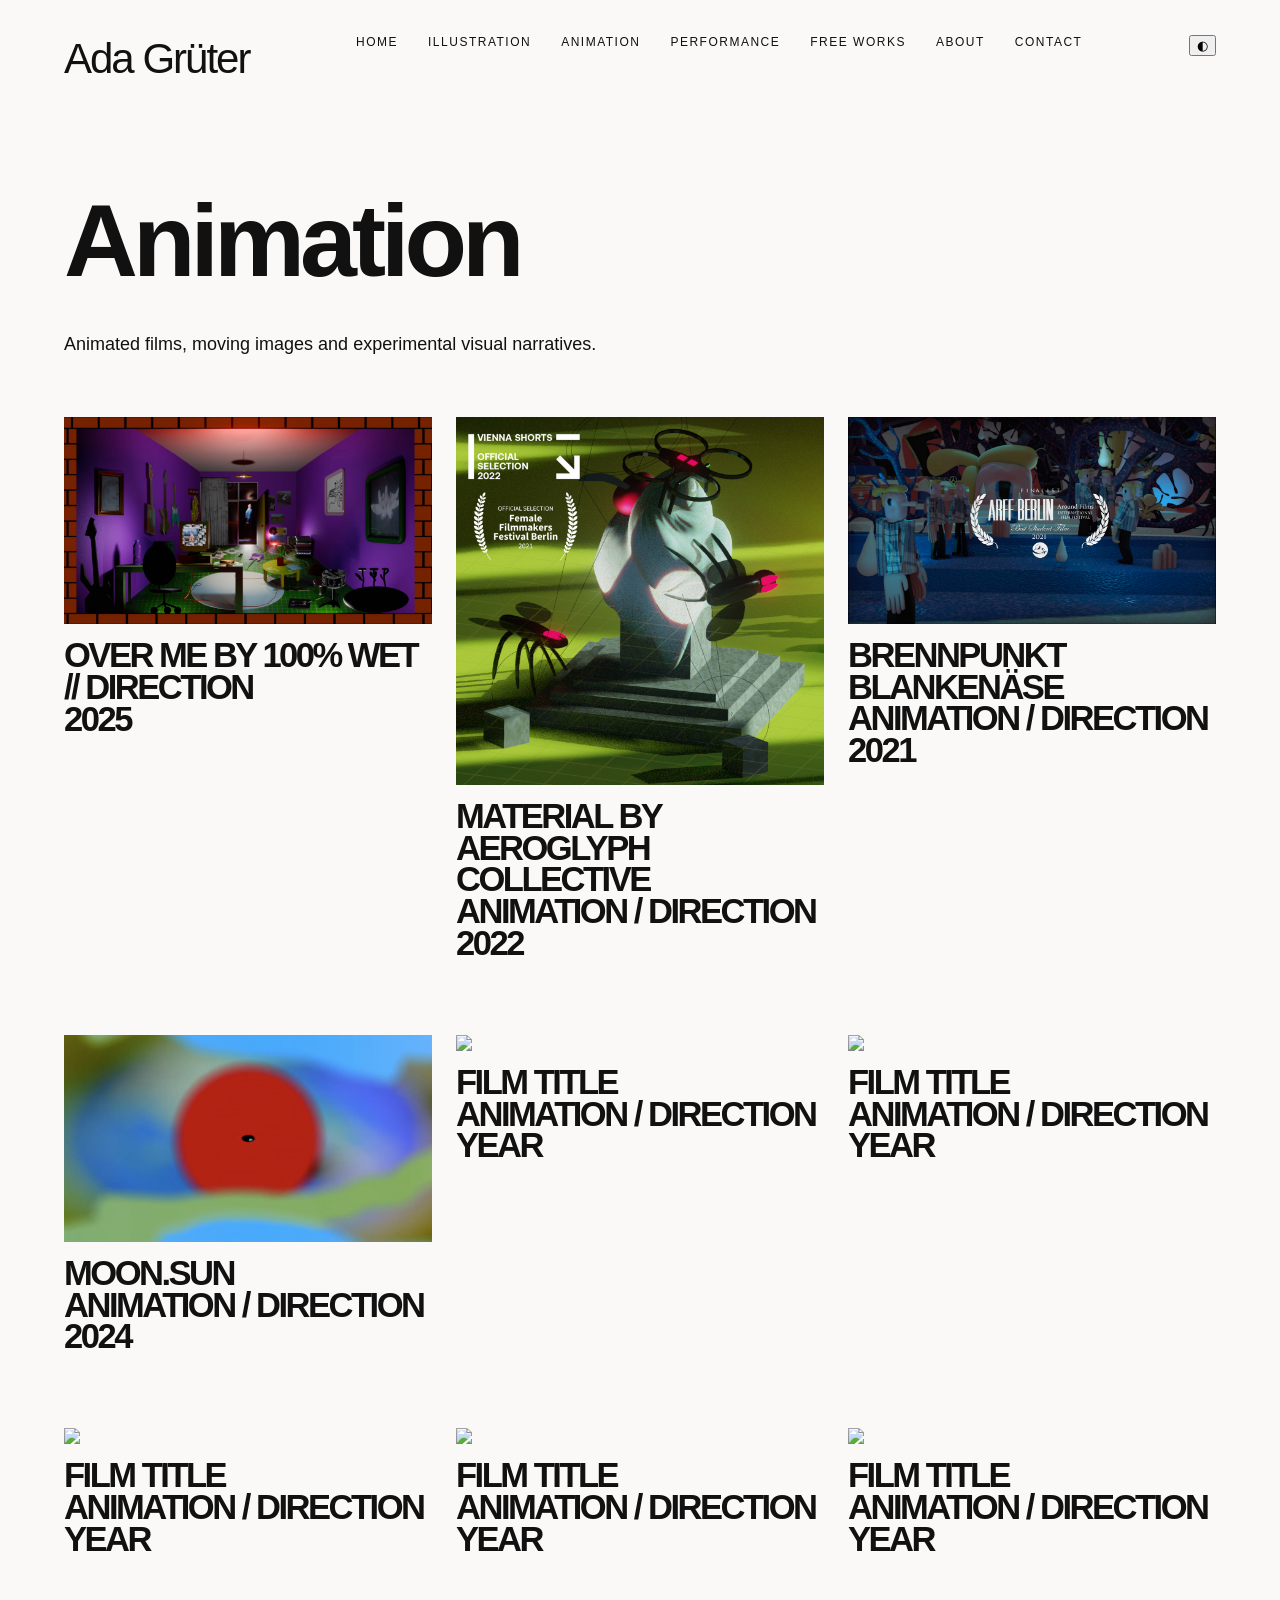
==== animation.html @ dbe0807a "Update animation.html" ====
<!DOCTYPE html>
<html lang="en">

<head>
<meta charset="UTF-8">
<meta name="viewport" content="width=device-width, initial-scale=1.0">
<title>Animation — Ada Grüter</title>
<link rel="stylesheet" href="style.css">
</head>

<body>

<header>

<h1>Ada Grüter</h1>

<nav>
<a href="index.html">Home</a>
<a href="illustration.html">Illustration</a>
<a href="animation.html">Animation</a>
<a href="performance.html">Performance</a>
<a href="freeworks.html">Free Works</a>
<a href="about.html">About</a>
<a href="contact.html">Contact</a>
</nav>

<button class="theme-toggle" onclick="toggleTheme()">◐</button>

</header>


<section class="page">

<h2>Animation</h2>

 <p>
Animated films, moving images and experimental visual narratives.
</p>

<div class="animation-grid">


<!-- OVER ME -->
<div class="video-card"
onclick='openVideo(
"https://www.youtube.com/watch?v=XMDNKN09Ntw&list=RDXMDNKN09Ntw&start_radio=1",
["images/animation/overme/overme_still_01.webp", "images/animation/overme/overme_still_02.webp", "images/animation/overme/overme_still_03.webp", "images/animation/overme/overme_still_04.webp",
"images/animation/overme/overme_still_05.webp","images/animation/overme/overme_still_06.webp","images/animation/overme/overme_still_07.webp","images/animation/overme/overme_still_08.webp",
"images/animation/overme/overme_still_09.webp","images/animation/overme/overme_still_10.webp","images/animation/overme/overme_still_11.webp"],
"OVER ME by 100% wet",
"Animation / Direction · 2025"
)'>
<img src="images/animation/overme/overme_still_01.webp">
<p>
<strong>OVER ME by 100% wet</strong><br>
// Direction<br>
2025
</p>
</div>
 


<!-- MATERIAL -->
<div class="video-card"
onclick='openVideo(
"https://www.youtube.com/watch?v=FMcsLAPvD98",
["images/animation/material/MAT_cover.webp", "images/animation/material/MAT_still_01.webp", "images/animation/material/MAT_still_01.webp", 
 "images/animation/material/MAT_still_02.webp", "images/animation/material/MAT_still_03.webp", "images/animation/material/MAT_still_04.webp",
 "images/animation/material/MAT_still_05.webp", "images/animation/material/MAT_still_06.webp", "images/animation/material/MAT_still_07.webp",
 "images/animation/material/MAT_still_08.webp", "images/animation/material/MAT_still_09.webp", "images/animation/material/MAT_still_10.webp",
 "images/animation/material/MAT_still_11.webp", "images/animation/material/MAT_still_12.webp"],
"MATERIAL by Aeroglyph Collective",
"Animation / Direction · 2022"
)'>
<img src="images/animation/material/MAT_cover_00.webp">
<p>
MATERIAL by Aeroglyph Collective<br>
Animation / Direction<br>
2022
</p>
</div>


<!-- BB -->
<div class="video-card"
onclick='openVideo(
"https://youtu.be/RTxU0-m0DaM",
["images/animation/BB/BB_still_01.webp", "images/animation/BB/BB_still_02.webp", "images/animation/BB/BB_still_03.webp", "images/animation/BB/BB_still_04.webp",
 "images/animation/BB/BB_still_05.webp", "images/animation/BB/BB_still_06.webp", "images/animation/BB/BB_still_07.webp", "images/animation/BB/BB_still_08.webp",
 "images/animation/BB/BB_still_09.webp", "images/animation/BB/BB_still_010.webp", "images/animation/BB/BB_still_11.webp", "images/animation/BB/BB_still_12.webp"],
"Brennpunkt Blanknäse",
"Animation / Direction · 2021"
)'>
<img src="images/animation/BB/BB_cover.webp">
<p>
Brennpunkt Blankenäse<br>
Animation / Direction<br>
2021
</p>
</div>


<!-- Moon.Sun -->
<div class="video-card"
onclick='openVideo(
"https://www.youtube.com/watch?v=eFQj5WLghrQ",
["images/animation/moonsun/Moon_still_01.webp", "images/animation/moonsun/Moon_still_02.webp", "images/animation/moonsun/Moon_still_03.webp",
 "images/animation/moonsun/Moon_still_04.webp", "images/animation/moonsun/Moon_still_05.webp", "images/animation/moonsun/Moon_still_06.webp",
 "images/animation/moonsun/Moon_still_07.webp", "images/animation/moonsun/Moon_still_08.webp", "images/animation/moonsun/Moon_still_09.webp"],
"Moon.Sun",
"Animation / Direction · Year"
)'>
<img src="images/animation/moonsun/Moon_still_03.webp">
<p>
Moon.Sun<br>
Animation / Direction<br>
2024
</p>
</div>


<!-- PROJECT 5 -->
<div class="video-card"
onclick='openVideo(
"https://www.youtube.com/watch?v=VIDEO_ID_5",
["images/animation/project5-still1.jpg", "images/animation/project5-still2.jpg"],
"Film Title 5",
"Animation / Direction · Year"
)'>
<img src="images/animation/project5.jpg">
<p>
Film title<br>
Animation / Direction<br>
Year
</p>
</div>


<!-- PROJECT 6 -->
<div class="video-card"
onclick='openVideo(
"https://www.youtube.com/watch?v=VIDEO_ID_6",
["images/animation/project6-still1.jpg", "images/animation/project6-still2.jpg"],
"Film Title 6",
"Animation / Direction · Year"
)'>
<img src="images/animation/project6.jpg">
<p>
Film title<br>
Animation / Direction<br>
Year
</p>
</div>


<!-- PROJECT 7 -->
<div class="video-card"
onclick='openVideo(
"https://www.youtube.com/watch?v=VIDEO_ID_7",
["images/animation/project7-still1.jpg", "images/animation/project7-still2.jpg"],
"Film Title 7",
"Animation / Direction · Year"
)'>
<img src="images/animation/project7.jpg">
<p>
Film title<br>
Animation / Direction<br>
Year
</p>
</div>


<!-- PROJECT 8 -->
<div class="video-card"
onclick='openVideo(
"https://www.youtube.com/watch?v=VIDEO_ID_8",
["images/animation/project8-still1.jpg", "images/animation/project8-still2.jpg"],
"Film Title 8",
"Animation / Direction · Year"
)'>
<img src="images/animation/project8.jpg">
<p>
Film title<br>
Animation / Direction<br>
Year
</p>
</div>


<!-- PROJECT 9 -->
<div class="video-card"
onclick='openVideo(
"https://www.youtube.com/watch?v=VIDEO_ID_9",
["images/animation/project9-still1.jpg", "images/animation/project9-still2.jpg"],
"Film Title 9",
"Animation / Direction · Year"
)'>
<img src="images/animation/project9.jpg">
<p>
Film title<br>
Animation / Direction<br>
Year
</p>
</div>


</div>

</section>


<!-- VIDEO BOX -->

<div id="video-box" class="video-box">

<button class="close" onclick="closeVideo()">×</button>

<div class="video-box-content">

<div class="video-embed" id="video-embed"></div>

<div class="stills-grid" id="stills-grid"></div>

<div class="video-info">
<h3 id="video-title"></h3>
<p id="video-details"></p>
</div>

</div>

</div>


<!-- CUSTOM CURSOR -->
<div class="cursor">
    🖐
</div>


<script>

function getYouTubeID(url){
    const match = url.match(/(?:youtube\.com\/watch\?v=|youtu\.be\/)([^&]+)/);
    return match ? match[1] : null;
}

function openVideo(youtubeUrl, stills, title, details){

    const id = getYouTubeID(youtubeUrl);

    document.getElementById("video-embed").innerHTML =
        '<iframe src="https://www.youtube.com/embed/' + id + '" allowfullscreen></iframe>';

    const stillsContainer = document.getElementById("stills-grid");
    stillsContainer.innerHTML = "";

    stills.forEach(src => {
        const img = document.createElement("img");
        img.src = src;
        stillsContainer.appendChild(img);
    });

    document.getElementById("video-title").innerHTML = title;
    document.getElementById("video-details").innerHTML = details;

    document.getElementById("video-box").style.display = "block";
    document.body.style.overflow = "hidden";

}

function closeVideo(){
    document.getElementById("video-box").style.display = "none";
    document.getElementById("video-embed").innerHTML = "";
    document.body.style.overflow = "auto";
}

document.addEventListener("keydown", e => {
    if (e.key === "Escape") {
        closeVideo();
    }
});


function toggleTheme(){
    document.body.classList.toggle("dark");

    if (document.body.classList.contains("dark")) {
        localStorage.setItem("theme", "dark");
    } else {
        localStorage.setItem("theme", "light");
    }
}

if (localStorage.getItem("theme") === "dark") {
    document.body.classList.add("dark");
}


const cursor = document.querySelector(".cursor");

document.addEventListener("mousemove", e => {
  cursor.style.left = e.clientX + "px";
  cursor.style.top = e.clientY + "px";
});

const clickable = document.querySelectorAll("a, button, .video-card");

clickable.forEach(el => {
  el.addEventListener("mouseenter", () => {
    cursor.classList.add("hover");
  });
  el.addEventListener("mouseleave", () => {
    cursor.classList.remove("hover");
  });
});

</script>

</body>
</html>
---- style.css ----
/* ==========================================
   ADA GRÜTER — PORTFOLIO STYLE
   Modern Artist Portfolio
========================================== */


/* ---------- GLOBAL ---------- */

* {
    box-sizing: border-box;
}

html {
    scroll-behavior: smooth;
}

body {
    margin: 0;
    background: #faf9f7;
    color: #111;

    font-family:
        "Helvetica Neue",
        Helvetica,
        Arial,
        sans-serif;

    cursor: none;
}

img {
    max-width: 100%;
    display: block;
}

a {
    color: inherit;
    text-decoration: none;
    cursor: none;
}


/* ---------- HEADER ---------- */

header {
    position: relative;
    z-index: 10;

    padding: 35px 5vw;

    display: flex;
    justify-content: space-between;
    align-items: flex-start;
}

h1 {
    font-size: 42px;
    font-weight: 400;
    letter-spacing: -2px;
    margin: 0;
}

nav {
    display: flex;
    gap: 30px;
}

nav a {
    font-size: 12px;
    text-transform: uppercase;
    letter-spacing: 1.5px;

    transition: .3s;
}

nav a:hover {
    opacity: .45;
}


/* ---------- LANDING PAGE ---------- */

.landing {
    min-height: 80vh;

    display: flex;
    flex-direction: column;
    align-items: center;
    justify-content: center;

    padding: 5vw;
}

.landing-image {
    width: min(90vw, 1400px);

    animation: fadein 1.5s ease;
}

.landing-links {
    display: flex;

    gap: 50px;

    margin-top: 50px;

    flex-wrap: wrap;
    justify-content: center;
}

.landing-links a {
    font-size: 18px;

    border-bottom: 1px solid transparent;

    transition: .3s;
}

.landing-links a:hover {
    border-color: #111;
}


/* ---------- INTRO ---------- */

.intro {
    padding: 8vw 5vw;

    max-width: 1200px;
}

.intro h2 {
    font-size: clamp(35px, 6vw, 90px);

    line-height: 1.05;

    font-weight: 300;

    letter-spacing: -3px;
}


/* ---------- GENERAL PAGES ---------- */

.page {
    padding: 5vw;
}

.page h2,
.archive-header h2 {
    font-size: clamp(50px, 8vw, 110px);

    font-weight: 900;

    letter-spacing: -5px;

    margin: 0 0 30px;
}

.page p,
.archive-header p {
    max-width: 650px;

    font-size: 18px;

    line-height: 1.6;
}


/* ---------- ILLUSTRATION ARCHIVE ---------- */

.archive-header {
    padding: 5vw;
}

.illustration-grid {
    columns: 3;

    column-gap: 35px;

    padding: 0 5vw 5vw;
}

.art-card {
    break-inside: avoid;

    margin-bottom: 35px;

    cursor: pointer;

    overflow: hidden;
}

.art-card img {
    transition:
        transform .7s ease,
        opacity .7s ease;
}

.art-card:hover img {
    transform: scale(1.04);
}


/* ---------- ART CARD LABEL ---------- */

.card-label {
    display: flex;

    justify-content: space-between;

    gap: 20px;

    padding-top: 10px;

    font-size: 11px;

    text-transform: uppercase;

    letter-spacing: 1px;
}

.card-label span:last-child {
    opacity: .4;
}


/* ==========================================
   LIGHTBOX
========================================== */

.lightbox {

    display: none;

    position: fixed;

    inset: 0;

    background:
        rgba(250, 249, 247, .97);

    z-index: 1000;

    align-items: flex-start;

    justify-content: center;

    overflow-y: auto;

    padding: 70px 5vw 50px;
}


/* ---------- LIGHTBOX INNER ---------- */

.lightbox-inner {

    width: 100%;

    max-width: 1400px;

    margin: 0 auto;
}


/* ---------- LARGE IMAGE AREA ---------- */

.main-image-area {

    position: relative;

    width: 100%;

    min-height: 68vh;

    display: flex;

    align-items: center;

    justify-content: center;
}


/* ---------- LARGE IMAGE ---------- */

.main-image-area > img {

    max-width: 85vw;

    max-height: 68vh;

    width: auto;

    height: auto;

    object-fit: contain;
}


/* ---------- CLOSE ---------- */

.close {

    position: fixed;

    right: 40px;

    top: 25px;

    z-index: 1005;

    font-size: 50px;

    line-height: 1;

    background: none;

    border: 0;

    cursor: none;

    color: #111;

    padding: 0;

    transition:
        transform .3s ease,
        opacity .3s ease;
}

.close:hover {

    opacity: .45;

    transform: rotate(90deg);
}


/* ==========================================
   SLIDESHOW ARROWS
========================================== */

.lightbox-nav {

    position: absolute;

    top: 50%;

    transform: translateY(-50%);

    z-index: 1001;

    width: 55px;

    height: 55px;

    display: flex;

    align-items: center;

    justify-content: center;

    border: 0;

    background: rgba(250, 249, 247, .85);

    border-radius: 50%;

    font-size: 42px;

    line-height: 1;

    cursor: none;

    padding: 0;

    transition:
        background .3s ease,
        color .3s ease,
        transform .3s ease;
}


.lightbox-nav:hover {

    background: #111;

    color: #faf9f7;

    transform:
        translateY(-50%)
        scale(1.05);
}


.lightbox-nav.prev {

    left: 15px;
}


.lightbox-nav.next {

    right: 15px;
}


/* ==========================================
   THUMBNAILS
========================================== */

.thumbnails {

    display: flex;

    width: 100%;

    gap: 10px;

    margin-top: 20px;

    padding: 5px 0 15px;

    overflow-x: auto;

    overflow-y: hidden;

    scrollbar-width: thin;
}


/* Each thumbnail */

.thumbnail {

    flex: 0 0 auto;

    width: 105px;

    height: 78px;

    padding: 0;

    border: 2px solid transparent;

    background: transparent;

    overflow: hidden;

    opacity: .5;

    cursor: none;

    transition:
        opacity .3s ease,
        border-color .3s ease,
        transform .3s ease;
}


.thumbnail img {

    width: 100%;

    height: 100%;

    object-fit: cover;
}


.thumbnail:hover {

    opacity: 1;

    transform: translateY(-3px);
}


.thumbnail.active {

    opacity: 1;

    border-color: #111;
}


/* ==========================================
   PROJECT INFORMATION
========================================== */

.lightbox-info {

    display: flex;

    align-items: baseline;

    flex-wrap: wrap;

    gap: 25px;

    margin-top: 25px;

    padding: 0 0 35px;
}


.lightbox-title {

    margin: 0;

    font-size: 34px;

    line-height: 1;

    font-weight: 400;

    letter-spacing: -1px;
}


.lightbox-details,
.lightbox-technique {

    margin: 0;

    font-size: 13px;

    line-height: 1.5;

    opacity: .55;
}


/* ==========================================
   ANIMATION GRID
========================================== */

.animation-grid {
    display: grid;

    grid-template-columns:
        repeat(3, minmax(0, 1fr));

    column-gap: 24px;

    row-gap: 75px;

    padding: 40px 0 7vw; 
}


/* ---------- ANIMATION CARD ---------- */

.video-card {
    position: relative;

    cursor: pointer;

    overflow: visible;
}


/* ---------- ANIMATION IMAGE ---------- */

.video-card img {
    width: 100%;

    display: block;

    transition:
        transform .5s cubic-bezier(.2,.8,.2,1),
        opacity .3s ease;
}


.video-card:hover img {
    transform: scale(1.025);
}


/* ==========================================
   ANIMATION PROJECT TITLE
========================================== */

.video-card > p {
    margin: 16px 0 0;
    padding: 0;
    font-family:
        "Helvetica Neue",
        Helvetica,
        Arial,
        sans-serif;
    font-size: clamp(27px, 2.7vw, 44px);
    font-weight: 900;
    line-height: .92;
    letter-spacing: -2.5px;
    text-transform: uppercase;
    color: #111;
    transition:
        transform .3s ease,
        letter-spacing .3s ease;
}

.video-card:hover > p {
    transform: translateY(-3px);
    letter-spacing: -3px;
}


/* ==========================================
   VIEW LABEL
========================================== */

.video-card::after {
    content: "VIEW";

    position: absolute;

    top: 15px;
    right: 15px;

    padding: 8px 11px;

    background: #111;

    color: #faf9f7;

    font-size: 10px;

    font-weight: 700;

    letter-spacing: 1.5px;

    opacity: 0;

    transform: translateY(5px);

    transition:
        opacity .3s ease,
        transform .3s ease;

    pointer-events: none;
}


.video-card:hover::after {
    opacity: 1;

    transform: translateY(0);
}


/* ==========================================
   VIDEO BOX
========================================== */

.video-box {
    display: none;

    position: fixed;

    inset: 0;

    background: rgba(250,249,247,.98);

    z-index: 1000;

    overflow-y: auto;

    padding: 70px 5vw 50px;
}

.video-box-content {
    width: 100%;

    max-width: 1000px;

    margin: 0 auto;
}

.video-embed {
    position: relative;

    width: 100%;

    padding-top: 56.25%;

    background: #000;
}

.video-embed iframe {
    position: absolute;

    top: 0;

    left: 0;

    width: 100%;

    height: 100%;

    border: 0;
}

.stills-grid {
    display: grid;

    grid-template-columns: repeat(3, 1fr);

    gap: 20px;

    margin-top: 50px;
}

.stills-grid img {
    width: 100%;
}

.video-info {
    margin-top: 50px;

    max-width: 650px;
}

.video-info h3 {
    margin: 0 0 15px;

    font-size: 34px;

    font-weight: 400;

    letter-spacing: -1px;
}

.video-info p {
    font-size: 18px;

    line-height: 1.6;

    opacity: .8;
}


/* ==========================================
   OLD INFO STYLES
   Kept so other pages using .info
   continue to work.
========================================== */

.info {
    width: 300px;
}

.info h3 {
    font-size: 34px;

    font-weight: 400;
}

.info p {
    line-height: 1.6;
}


/* ---------- PROJECTS ---------- */

.project {
    margin-bottom: 150px;
}

.project img {
    width: 100%;
}


/* ---------- FOOTER ---------- */

footer {
    padding: 50px 5vw;

    font-size: 13px;
}


/* ---------- CUSTOM CURSOR ---------- */

.cursor {
    position: fixed;

    top: -100px;
    left: -100px;

    z-index: 999999;

    pointer-events: none;

    width: 15px;
    height: auto;

    transition: width .2s ease;
}

.cursor.hover {

    width: 20px;

    transition: width .15s ease;
}


/* ---------- ANIMATION ---------- */

@keyframes fadein {

    from {
        opacity: 0;
        transform: translateY(30px);
    }

    to {
        opacity: 1;
        transform: none;
    }

}


/* ==========================================
   MOBILE
========================================== */

@media(max-width: 800px) {


    body {
        cursor: auto;
    }


    header {

        display: block;

        padding: 25px;
    }


    h1 {

        font-size: 34px;
    }


    nav {

        margin-top: 25px;

        display: flex;

        flex-direction: column;

        gap: 15px;
    }


    nav a {

        font-size: 13px;
    }


    .landing {

        padding: 25px;
    }


    .landing-links {

        flex-direction: column;

        gap: 20px;

        align-items: center;
    }


    .intro {

        padding: 40px 25px;
    }


    .intro h2 {

        letter-spacing: -1px;
    }


    .archive-header {

        padding: 25px;
    }


    .illustration-grid {

        columns: 1;

        padding: 25px;
    }


    /* ==========================================
       ANIMATION GRID — MOBILE
    ========================================== */

  .animation-grid {

    grid-template-columns: 1fr;

    column-gap: 0;

    row-gap: 60px;

    padding: 25px;
}


.video-card > p {

    margin-top: 14px;

    font-size: clamp(30px, 10vw, 52px);

    line-height: .88;

    letter-spacing: -2.5px;
}


/* No VIEW badge on phones */

.video-card::after {
    display: none;
}


    .video-card .card-label {

        margin-top: 12px;
    }


    .video-card .card-label span:first-child {

        font-size: clamp(30px, 10vw, 48px);

        letter-spacing: -2px;

        line-height: .9;
    }


    .video-card .card-label span:last-child {

        font-size: 10px;
    }


    .stills-grid {

        grid-template-columns: 1fr;
    }


    .video-box {

        padding: 40px 20px;
    }


    /* ==========================================
       LIGHTBOX
    ========================================== */

    .lightbox {

        display: none;

        position: fixed;

        inset: 0;

        background:
            rgba(250, 249, 247, .97);

        z-index: 1000;

        align-items: flex-start;

        justify-content: center;

        overflow-y: auto;

        padding: 70px 5vw 50px;
    }


    .lightbox-inner {

        width: 100%;

        max-width: 1400px;

        margin: 0 auto;

        display: grid;

        grid-template-columns:
            minmax(0, 1fr)
            300px;

        grid-template-rows:
            68vh
            auto;

        grid-template-areas:
            "image info"
            "thumbs info";

        column-gap: 60px;

        row-gap: 20px;
    }


    /* ---------- LARGE IMAGE ---------- */

    .main-image-area {

        grid-area: image;

        position: relative;

        width: 100%;

        height: 68vh;

        display: flex;

        align-items: center;

        justify-content: center;

        overflow: hidden;
    }


    .main-image-area > img {

        width: 100%;

        height: 100%;

        max-width: 100%;

        max-height: 100%;

        object-fit: contain;
    }


    /* ---------- CLOSE ---------- */

    .close {

        position: fixed;

        right: 40px;

        top: 25px;

        z-index: 1005;

        font-size: 50px;

        line-height: 1;

        background: none;

        border: 0;

        cursor: none;

        color: #111;

        padding: 0;

        transition:
            transform .3s ease,
            opacity .3s ease;
    }


    .close:hover {

        opacity: .45;

        transform: rotate(90deg);
    }


    /* ---------- ARROWS ---------- */

    .lightbox-nav {

        position: absolute;

        top: 50%;

        transform: translateY(-50%);

        z-index: 1001;

        width: 48px;

        height: 48px;

        display: flex;

        align-items: center;

        justify-content: center;

        border: 0;

        background:
            rgba(250, 249, 247, .85);

        border-radius: 50%;

        font-size: 38px;

        line-height: 1;

        cursor: none;

        padding: 0;
    }


    .lightbox-nav:hover {

        background: #111;

        color: #faf9f7;
    }


    .lightbox-nav.prev {
        left: 10px;
    }


    .lightbox-nav.next {
        right: 10px;
    }


    /* ---------- THUMBNAILS ---------- */

    .thumbnails {

        grid-area: thumbs;

        width: 100%;

        height: 90px;

        display: flex;

        gap: 10px;

        overflow-x: auto;

        overflow-y: hidden;

        padding: 5px 0 12px;

        scrollbar-width: thin;
    }


    .thumbnail {

        flex: 0 0 105px;

        width: 105px;

        height: 70px;

        padding: 0;

        border: 2px solid transparent;

        background: transparent;

        overflow: hidden;

        opacity: .5;

        cursor: none;
    }


    .thumbnail img {

        width: 100%;

        height: 100%;

        object-fit: cover;
    }


    .thumbnail:hover {

        opacity: 1;
    }


    .thumbnail.active {

        opacity: 1;

        border-color: #111;
    }


    /* ---------- PROJECT INFORMATION ---------- */

    .lightbox-info {

        grid-area: info;

        align-self: center;

        width: 100%;

        padding-right: 20px;
    }


    .lightbox-title {

        margin: 0 0 25px;

        font-size: 34px;

        line-height: 1;

        font-weight: 400;

        letter-spacing: -1px;
    }


    .lightbox-details {

        margin: 0 0 12px;

        font-size: 13px;

        line-height: 1.5;

        opacity: .55;
    }


    .lightbox-technique {

        margin: 0;

        font-size: 13px;

        line-height: 1.5;

        opacity: .55;
    }

}
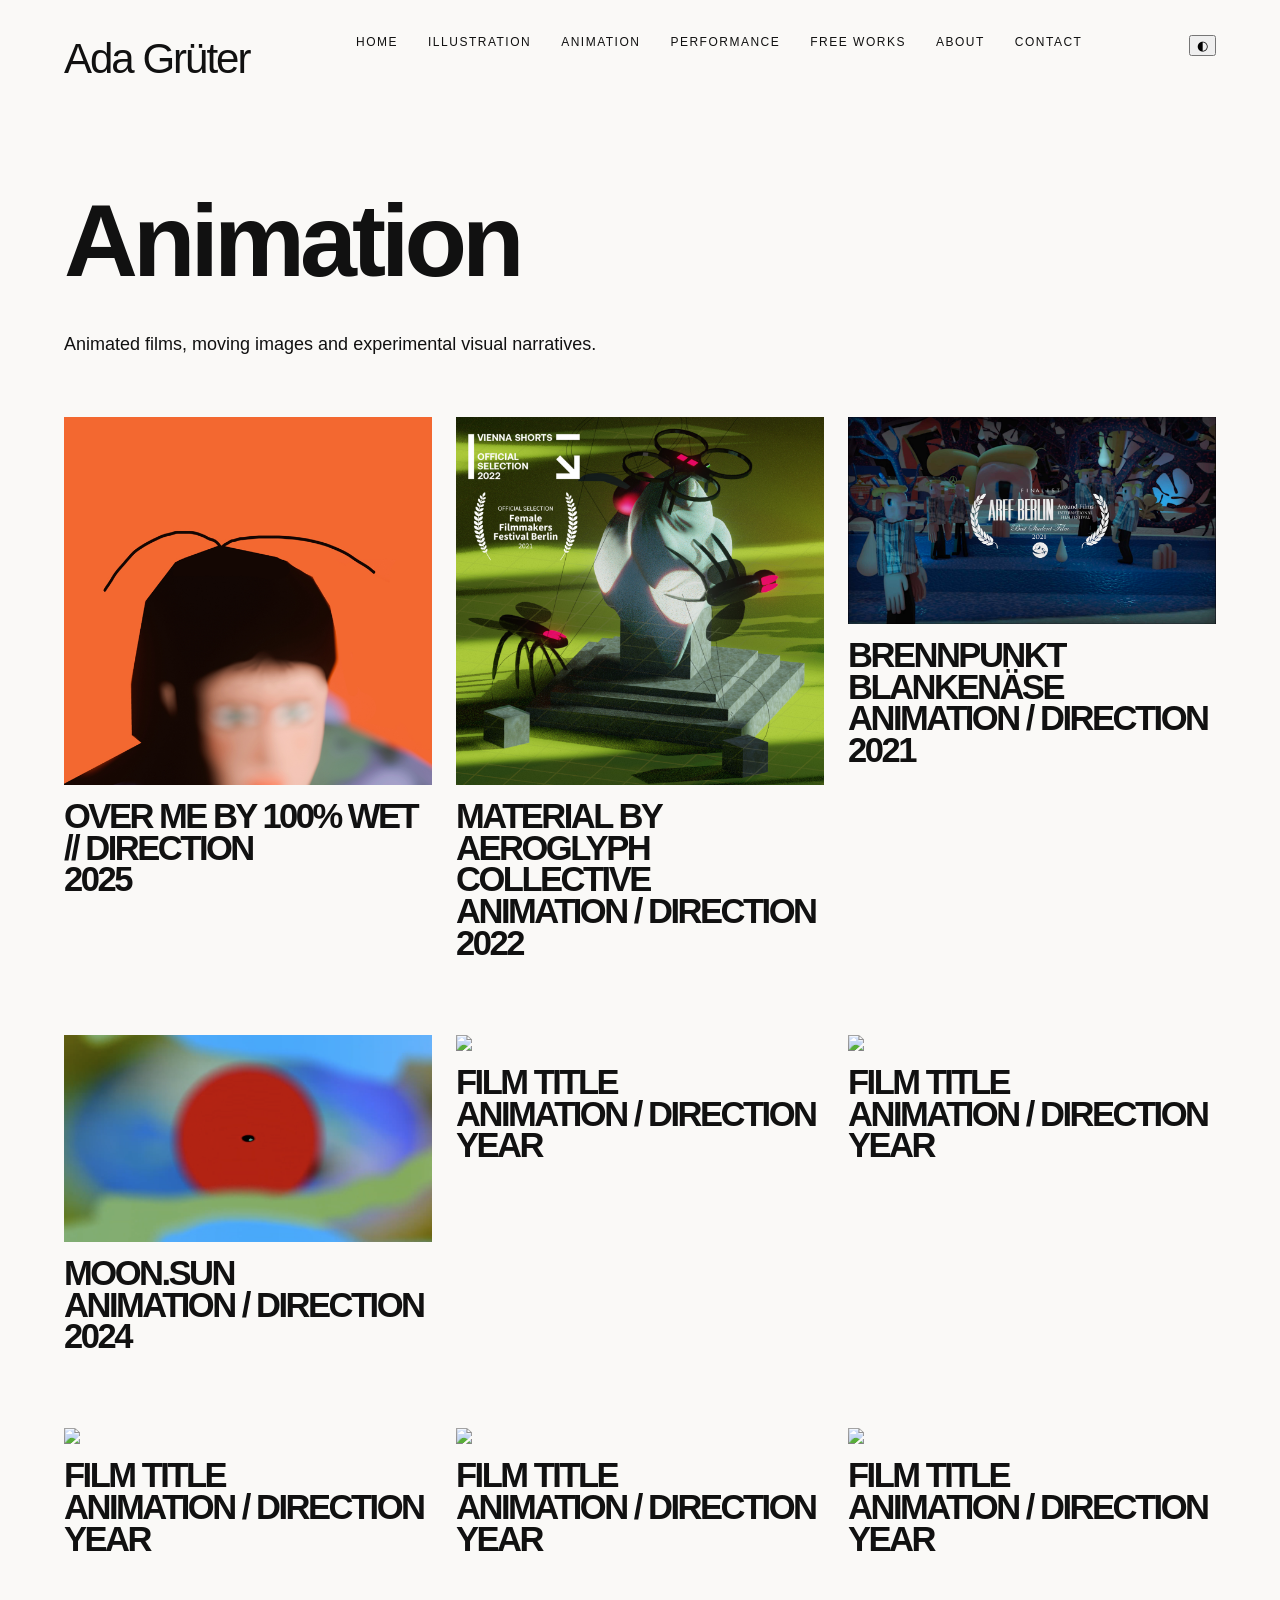
==== commit f6c0f877: "Update animation.html" ====
--- a/animation.html
+++ b/animation.html
@@ -50,7 +50,7 @@
 "OVER ME by 100% wet",
 "Animation / Direction · 2025"
 )'>
-<img src="images/animation/overme/overme_still_01.webp">
+<img src="images/animation/overme/overme_still_09.webp">
 <p>
 <strong>OVER ME by 100% wet</strong><br>
 // Direction<br>
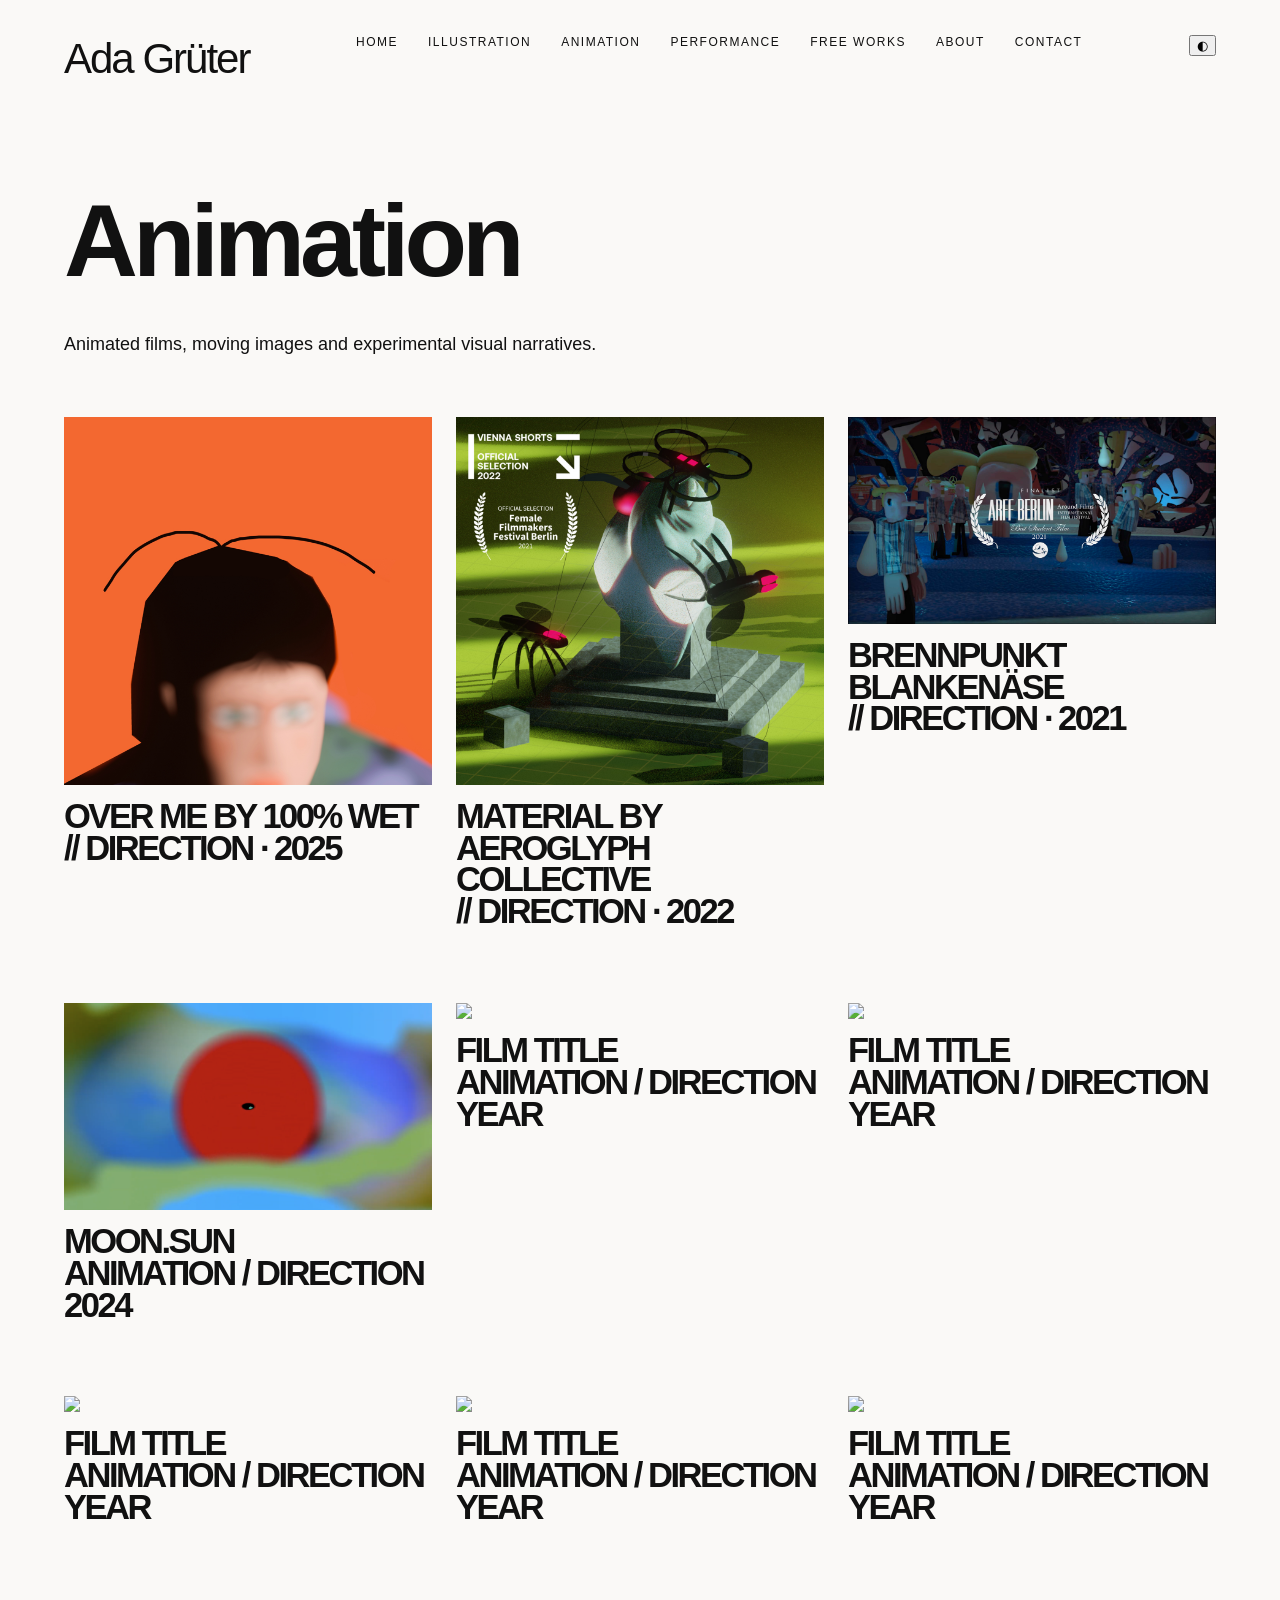
==== commit 89b9ac75: "Update animation.html" ====
--- a/animation.html
+++ b/animation.html
@@ -53,8 +53,7 @@
 <img src="images/animation/overme/overme_still_09.webp">
 <p>
 <strong>OVER ME by 100% wet</strong><br>
-// Direction<br>
-2025
+// Direction · 2025<br>
 </p>
 </div>
  
@@ -64,8 +63,8 @@
 <div class="video-card"
 onclick='openVideo(
 "https://www.youtube.com/watch?v=FMcsLAPvD98",
-["images/animation/material/MAT_cover.webp", "images/animation/material/MAT_still_01.webp", "images/animation/material/MAT_still_01.webp", 
- "images/animation/material/MAT_still_02.webp", "images/animation/material/MAT_still_03.webp", "images/animation/material/MAT_still_04.webp",
+["images/animation/material/MAT_still_01.webp", "images/animation/material/MAT_still_02.webp", 
+ "images/animation/material/MAT_still_03.webp", "images/animation/material/MAT_still_04.webp",
  "images/animation/material/MAT_still_05.webp", "images/animation/material/MAT_still_06.webp", "images/animation/material/MAT_still_07.webp",
  "images/animation/material/MAT_still_08.webp", "images/animation/material/MAT_still_09.webp", "images/animation/material/MAT_still_10.webp",
  "images/animation/material/MAT_still_11.webp", "images/animation/material/MAT_still_12.webp"],
@@ -75,8 +74,7 @@
 <img src="images/animation/material/MAT_cover_00.webp">
 <p>
 MATERIAL by Aeroglyph Collective<br>
-Animation / Direction<br>
-2022
+// Direction · 2022 <br>
 </p>
 </div>
 
@@ -94,8 +92,7 @@
 <img src="images/animation/BB/BB_cover.webp">
 <p>
 Brennpunkt Blankenäse<br>
-Animation / Direction<br>
-2021
+// Direction · 2021<br>
 </p>
 </div>
 
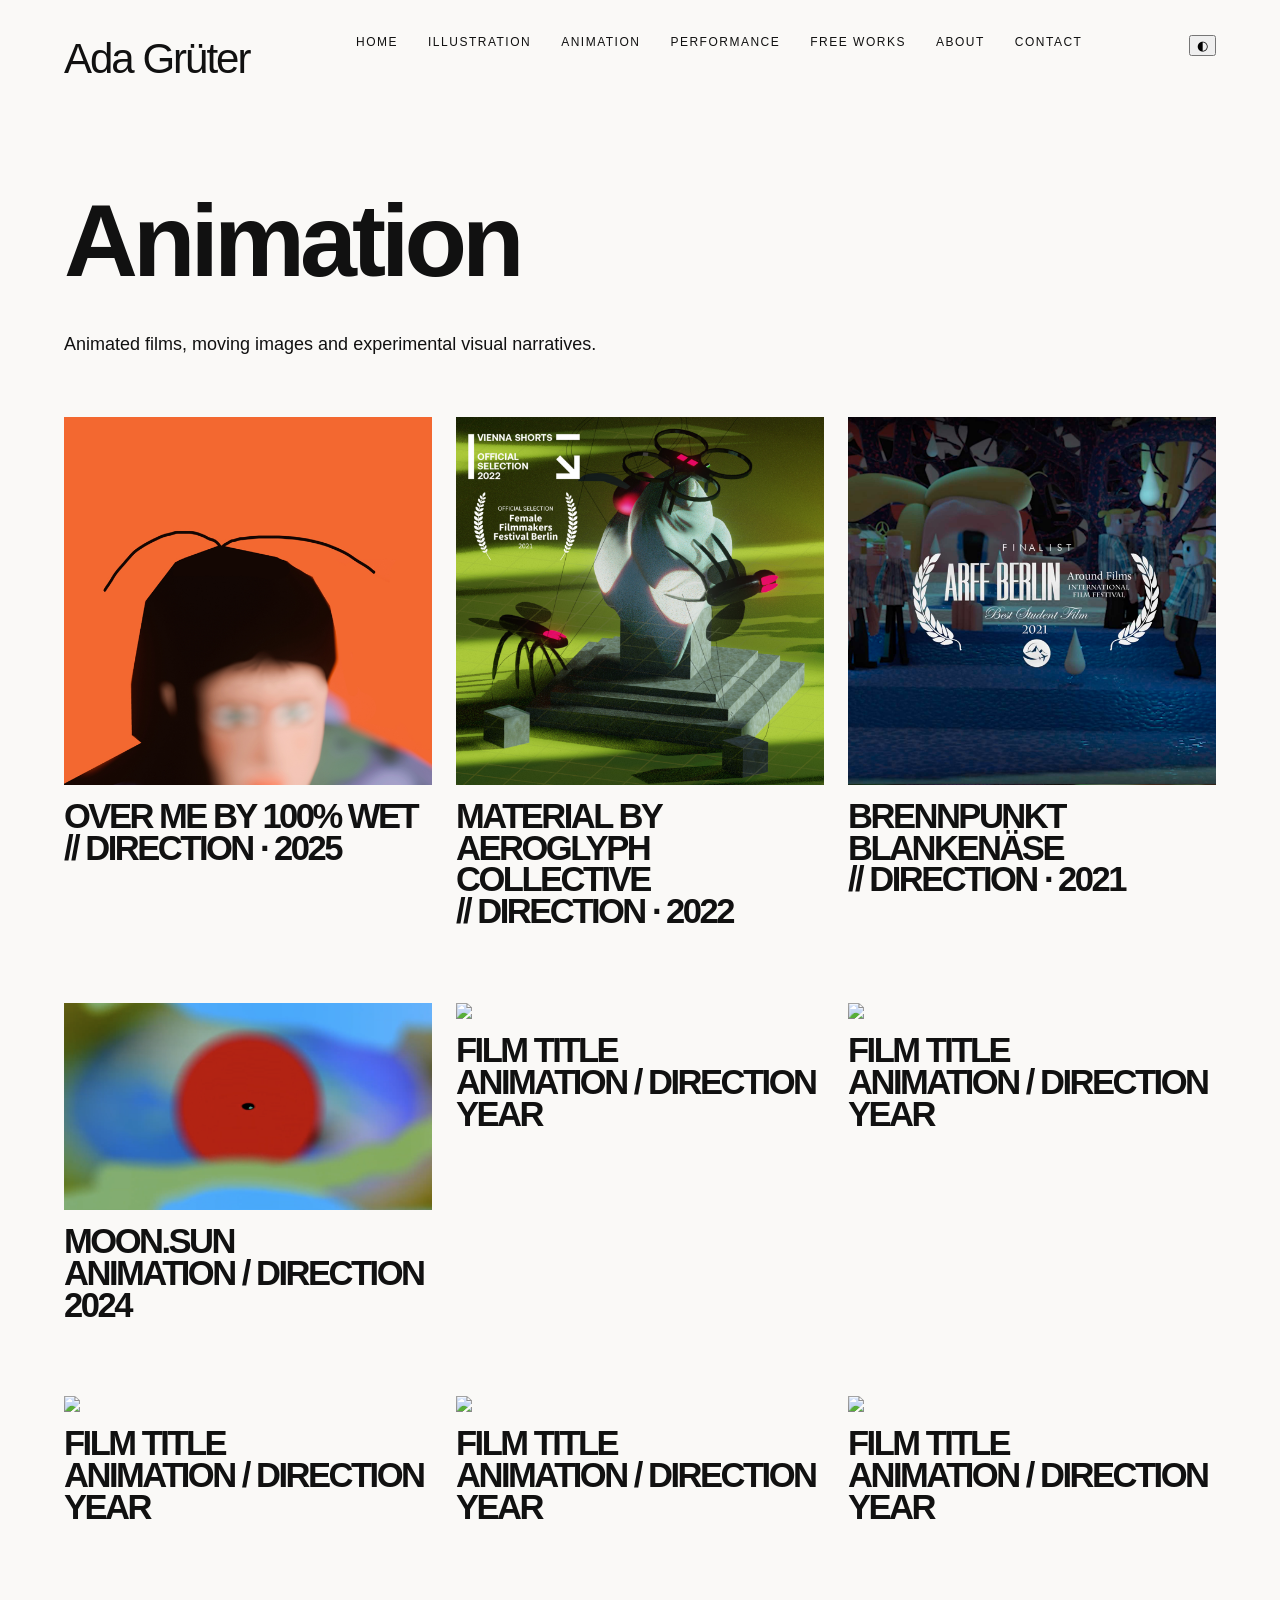
==== commit 96364827: "Update animation.html" ====
--- a/animation.html
+++ b/animation.html
@@ -89,7 +89,7 @@
 "Brennpunkt Blanknäse",
 "Animation / Direction · 2021"
 )'>
-<img src="images/animation/BB/BB_cover.webp">
+<img src="images/animation/BB/BB_cover_00.webp">
 <p>
 Brennpunkt Blankenäse<br>
 // Direction · 2021<br>
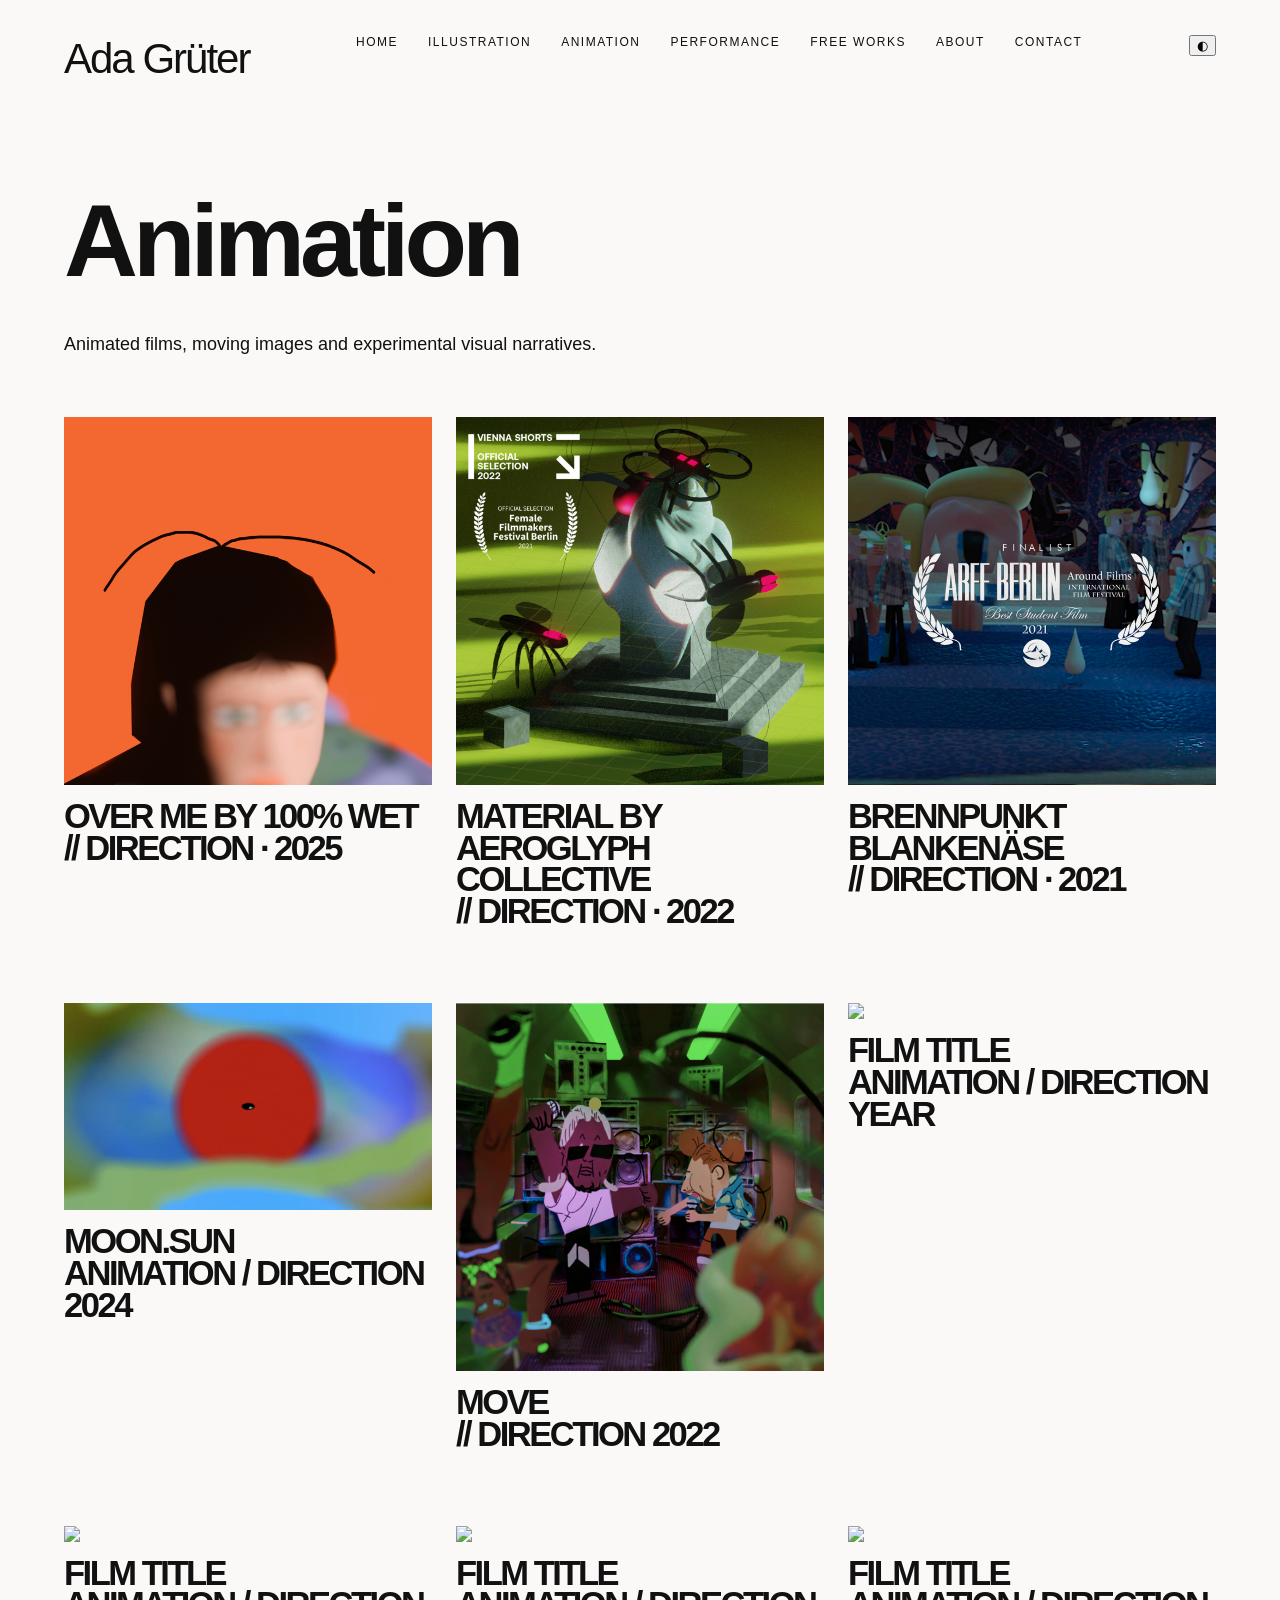
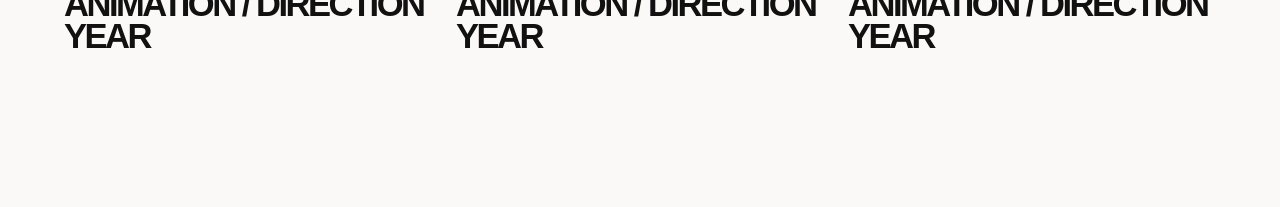
==== commit c148c8b4: "Update animation.html" ====
--- a/animation.html
+++ b/animation.html
@@ -116,19 +116,18 @@
 </div>
 
 
-<!-- PROJECT 5 -->
+<!-- MOVE -->
 <div class="video-card"
 onclick='openVideo(
 "https://www.youtube.com/watch?v=VIDEO_ID_5",
 ["images/animation/project5-still1.jpg", "images/animation/project5-still2.jpg"],
-"Film Title 5",
-"Animation / Direction · Year"
-)'>
-<img src="images/animation/project5.jpg">
-<p>
-Film title<br>
-Animation / Direction<br>
-Year
+"MOVE by Wunse ft. Kid Alpha",
+"Animation / Direction · Year"
+)'>
+<img src="images/animation/move/Move_cover_00.webp">
+<p>
+MOVE<br>
+// Direction 2022<br>
 </p>
 </div>
 
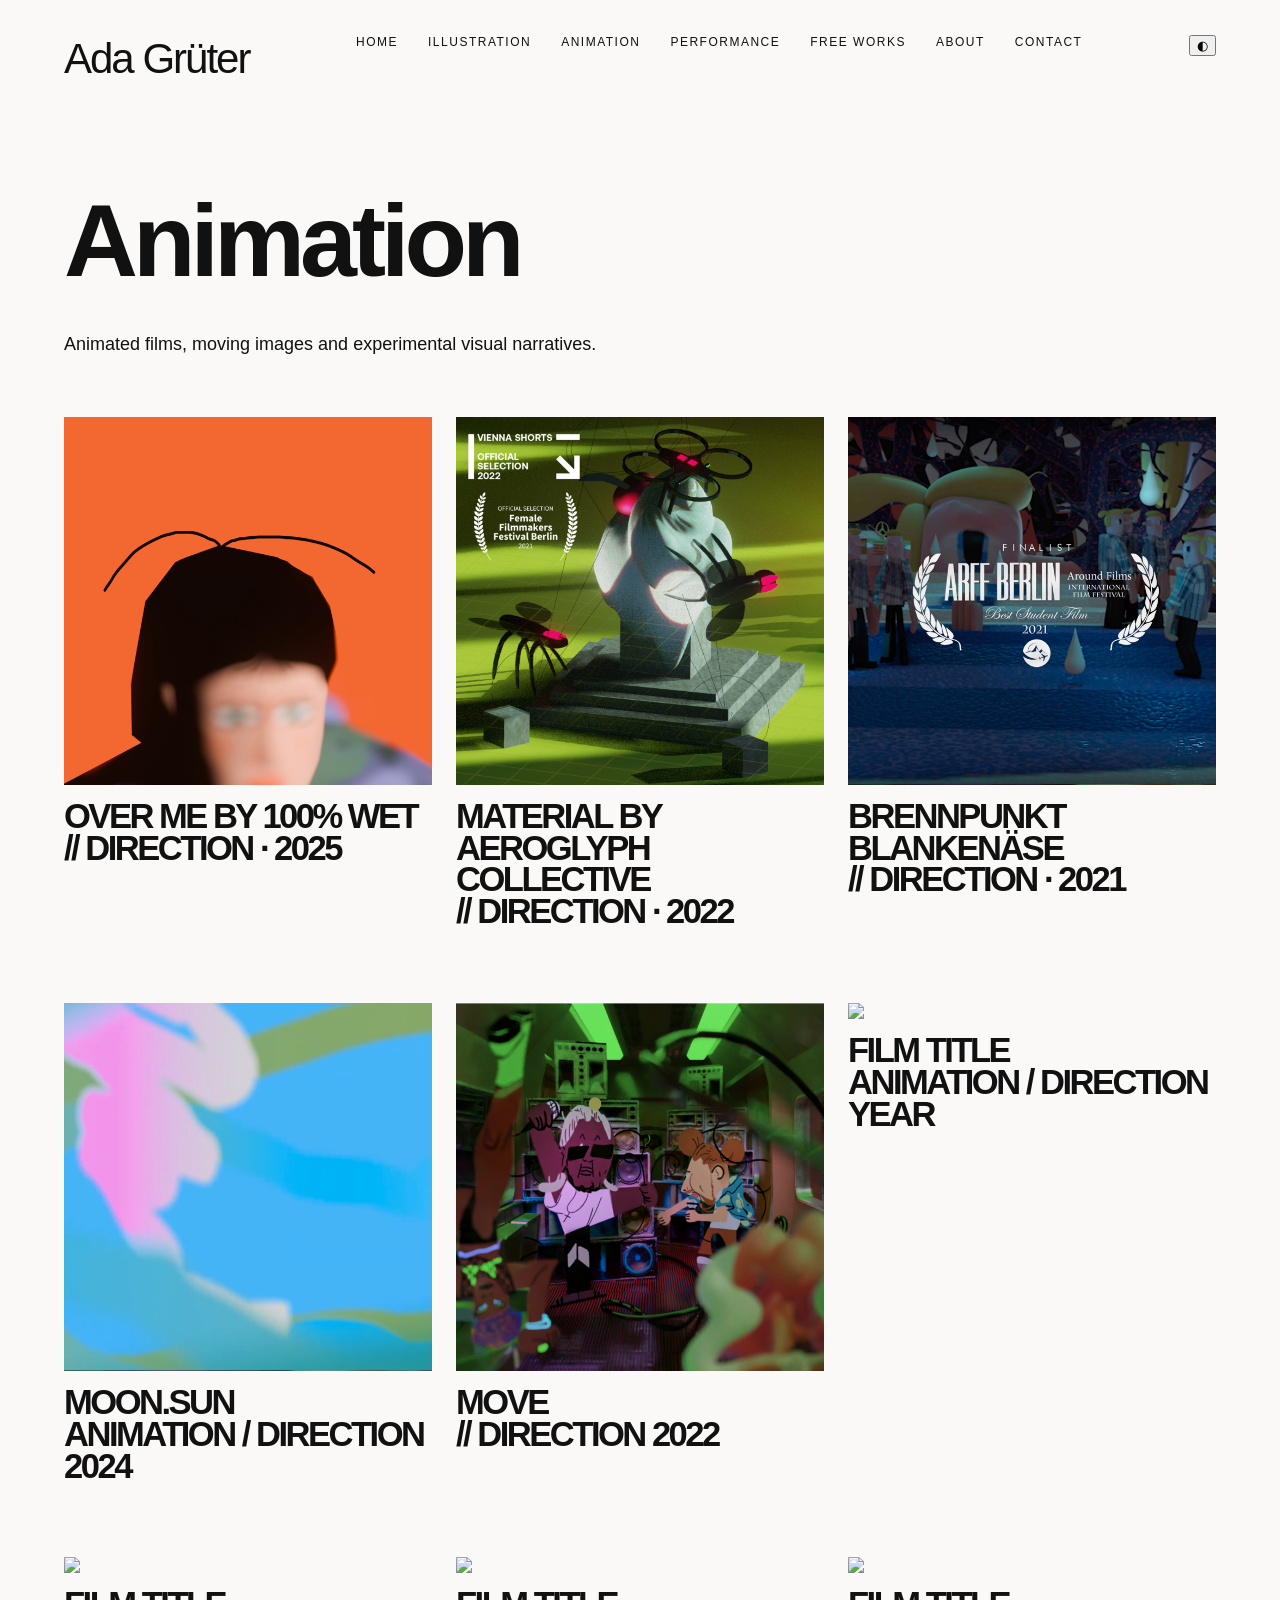
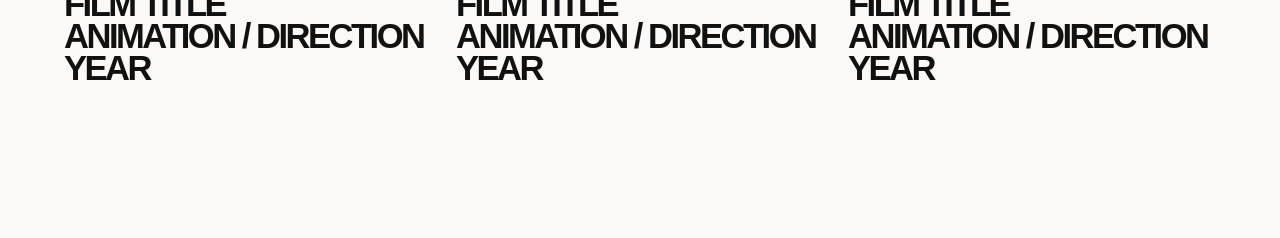
==== commit d226cac9: "Update animation.html" ====
--- a/animation.html
+++ b/animation.html
@@ -107,7 +107,7 @@
 "Moon.Sun",
 "Animation / Direction · Year"
 )'>
-<img src="images/animation/moonsun/Moon_still_03.webp">
+<img src="images/animation/moonsun/Moon_cover_00.webp">
 <p>
 Moon.Sun<br>
 Animation / Direction<br>
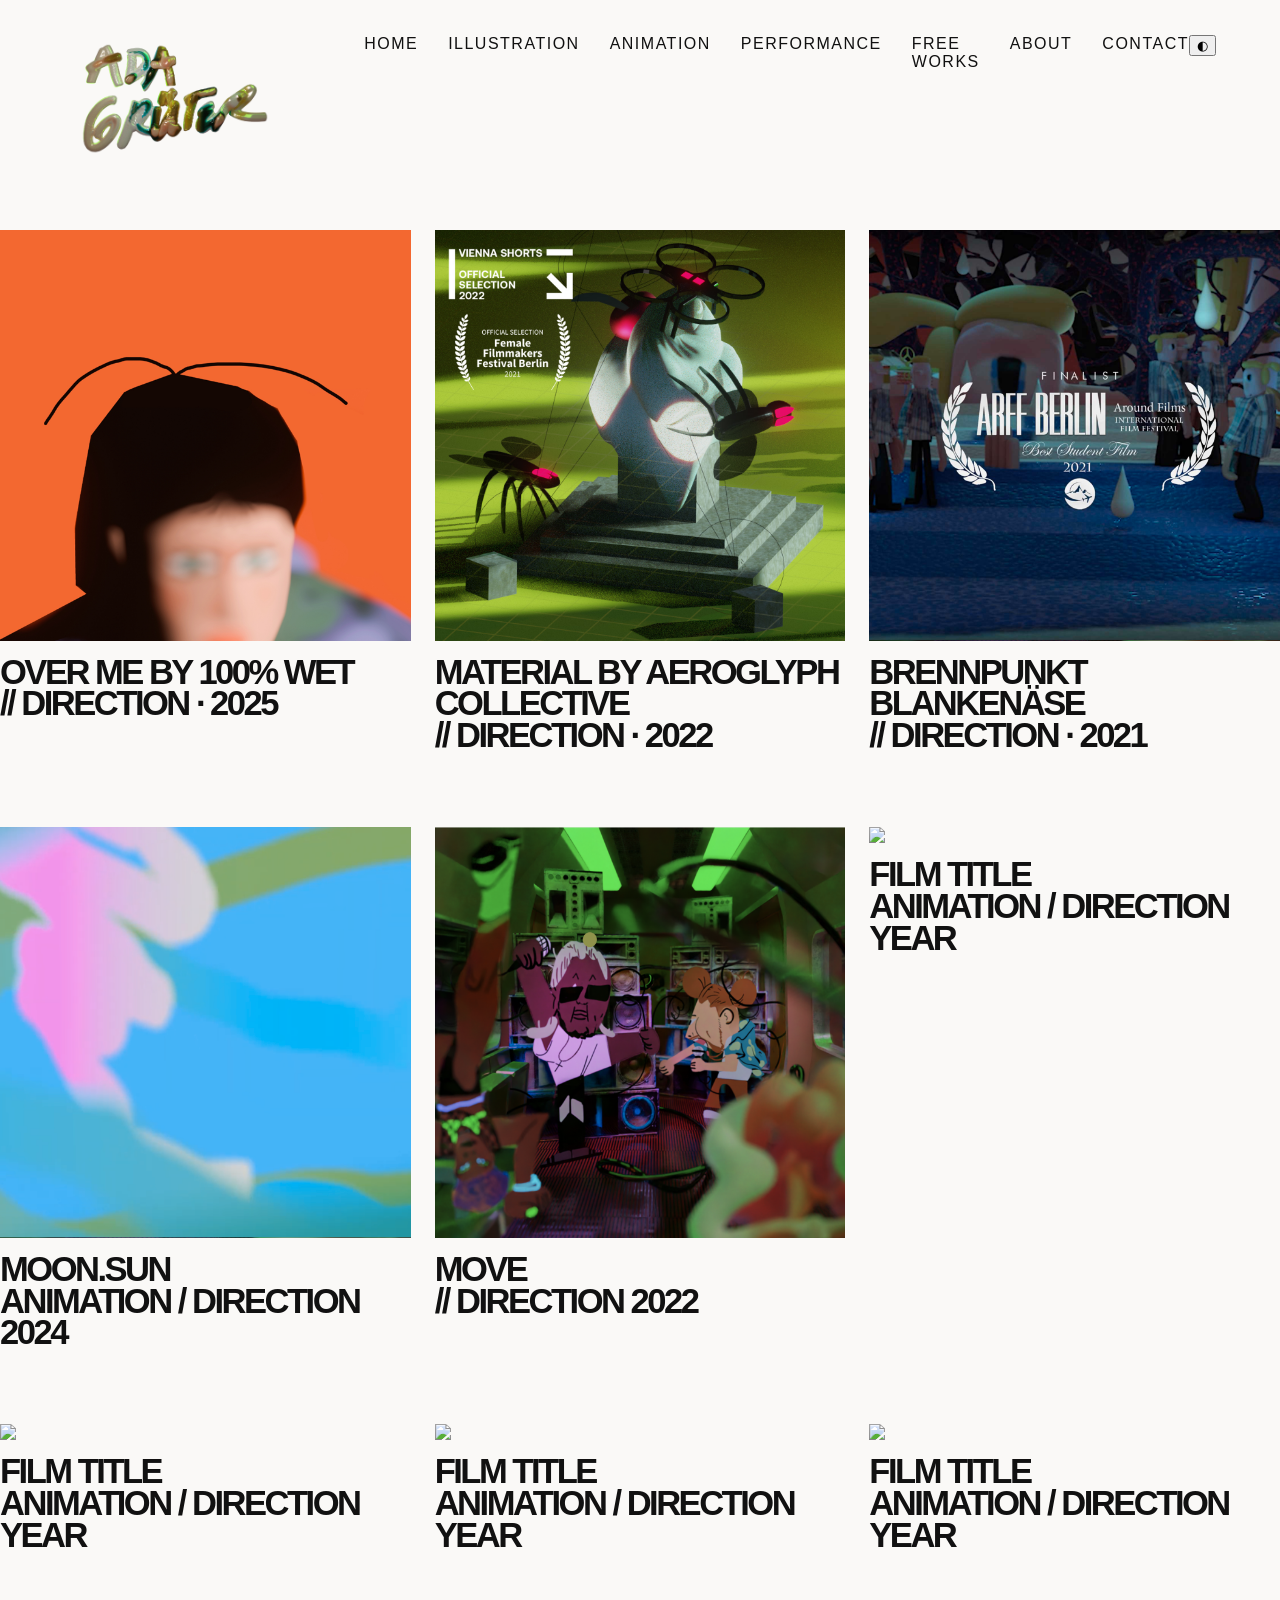
==== commit 731e833e: "Update animation.html" ====
--- a/animation.html
+++ b/animation.html
@@ -29,14 +29,6 @@
 </header>
 
 
-<section class="page">
-
-<h2>Animation</h2>
-
- <p>
-Animated films, moving images and experimental visual narratives.
-</p>
-
 <div class="animation-grid">
 
 
--- a/style.css
+++ b/style.css
@@ -54,10 +54,20 @@
 }
 
 h1 {
-    font-size: 42px;
-    font-weight: 400;
-    letter-spacing: -2px;
     margin: 0;
+
+    width: 440px;
+    height: 120px;
+
+    background-image: url("images/header_name.png");
+    background-size: contain;
+    background-repeat: no-repeat;
+    background-position: left center;
+
+    font-size: 0;
+    color: transparent;
+
+    overflow: hidden;
 }
 
 nav {
@@ -66,7 +76,7 @@
 }
 
 nav a {
-    font-size: 12px;
+    font-size: 16px;
     text-transform: uppercase;
     letter-spacing: 1.5px;
 
@@ -176,9 +186,9 @@
 .illustration-grid {
     columns: 3;
 
-    column-gap: 35px;
-
-    padding: 0 5vw 5vw;
+    column-gap: 15px;
+
+    padding: 5vw 5vw 5vw;
 }
 
 .art-card {
